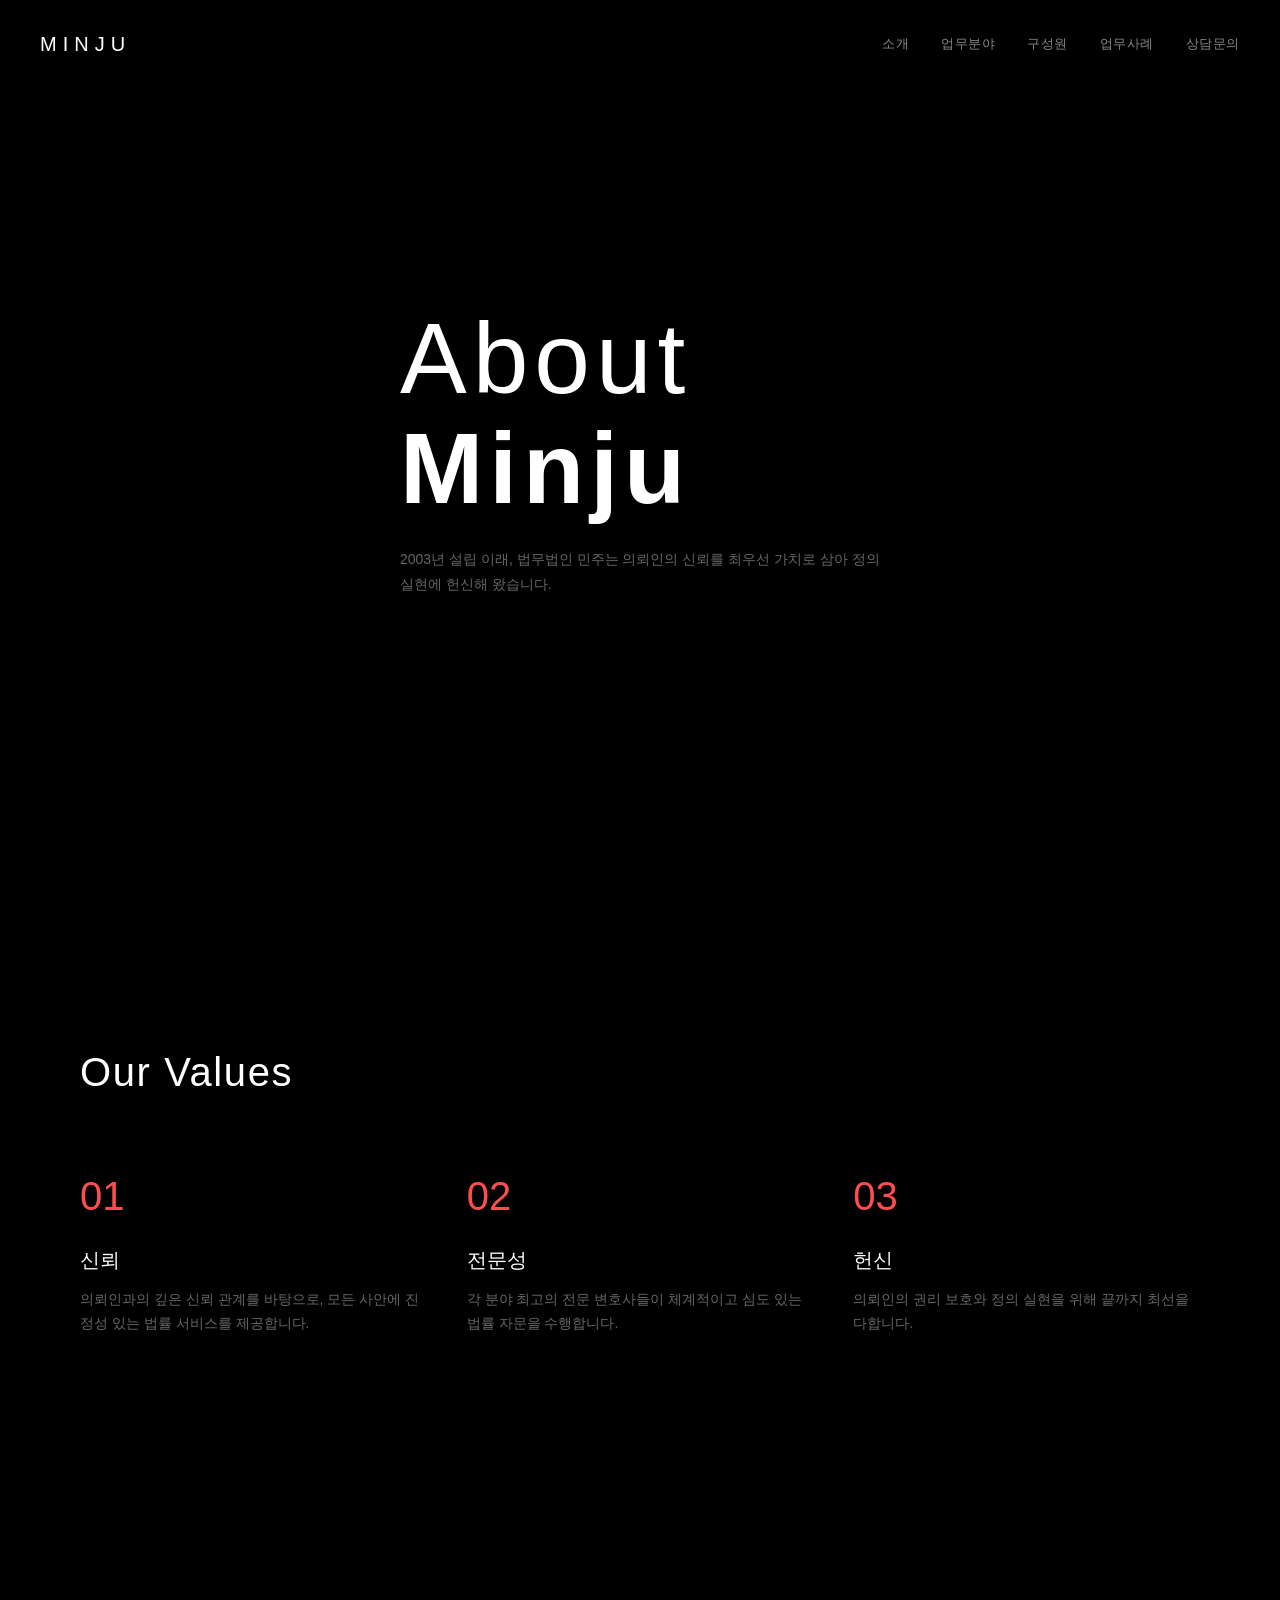
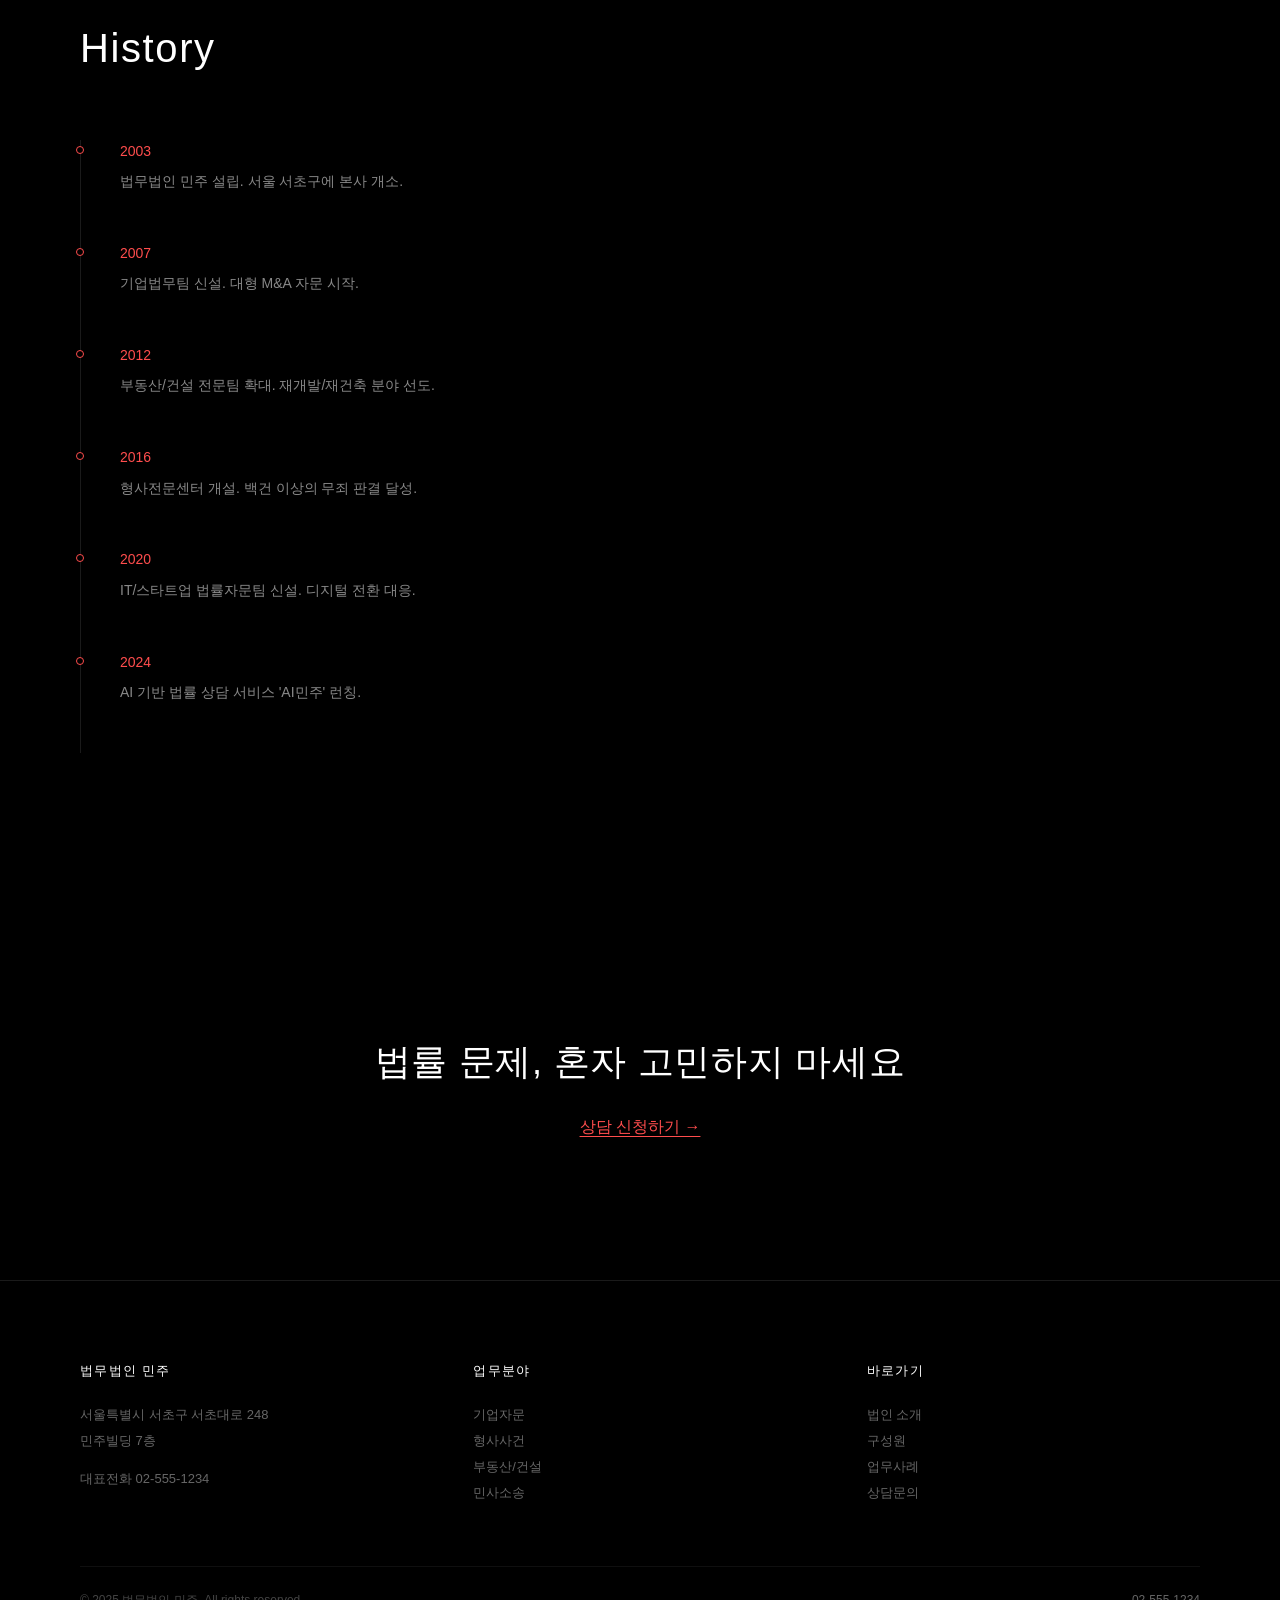
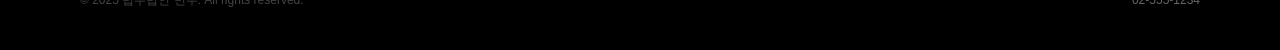
==== about.html @ 06254403 "v6.0 zarcerog 디자인 언어 - 블랙+화이트+레드" ====
<!DOCTYPE html>
<html lang="ko">
<head>
<meta charset="UTF-8">
<meta name="viewport" content="width=device-width,initial-scale=1">
<title>소개 | MINJU</title>
<link rel="stylesheet" href="style.css">
</head>
<body>

<!-- NAV -->
<nav class="nav" id="nav">
  <a href="index.html" class="nav-logo">MINJU</a>
  <div class="nav-links">
    <a href="about.html">소개</a>
    <a href="practice.html">업무분야</a>
    <a href="team.html">구성원</a>
    <a href="cases.html">업무사례</a>
    <a href="contact.html">상담문의</a>
  </div>
  <button class="hamburger" id="hamburger" aria-label="메뉴">
    <span></span><span></span><span></span>
  </button>
</nav>
<div class="mobile-menu" id="mobileMenu">
  <a href="about.html">소개</a>
  <a href="practice.html">업무분야</a>
  <a href="team.html">구성원</a>
  <a href="cases.html">업무사례</a>
  <a href="contact.html">상담문의</a>
</div>

<!-- HERO -->
<section class="hero">
  <div class="container">
    <h1 class="hero-title-light reveal">About</h1>
    <h1 class="hero-title-bold reveal">Minju</h1>
    <p class="hero-sub reveal">2003년 설립 이래, 법무법인 민주는 의뢰인의 신뢰를 최우선 가치로 삼아 정의 실현에 헌신해 왔습니다.</p>
  </div>
</section>

<!-- VALUES -->
<section class="section">
  <div class="container">
    <h2 class="section-title reveal">Our Values</h2>
    <div class="values-grid">
      <div class="value-item reveal">
        <div class="num">01</div>
        <h3>신뢰</h3>
        <p>의뢰인과의 깊은 신뢰 관계를 바탕으로, 모든 사안에 진정성 있는 법률 서비스를 제공합니다.</p>
      </div>
      <div class="value-item reveal">
        <div class="num">02</div>
        <h3>전문성</h3>
        <p>각 분야 최고의 전문 변호사들이 체계적이고 심도 있는 법률 자문을 수행합니다.</p>
      </div>
      <div class="value-item reveal">
        <div class="num">03</div>
        <h3>헌신</h3>
        <p>의뢰인의 권리 보호와 정의 실현을 위해 끝까지 최선을 다합니다.</p>
      </div>
    </div>
  </div>
</section>

<!-- TIMELINE -->
<section class="section">
  <div class="container">
    <h2 class="section-title reveal">History</h2>
    <div class="timeline reveal">
      <div class="timeline-item">
        <div class="timeline-year">2003</div>
        <div class="timeline-content">법무법인 민주 설립. 서울 서초구에 본사 개소.</div>
      </div>
      <div class="timeline-item">
        <div class="timeline-year">2007</div>
        <div class="timeline-content">기업법무팀 신설. 대형 M&amp;A 자문 시작.</div>
      </div>
      <div class="timeline-item">
        <div class="timeline-year">2012</div>
        <div class="timeline-content">부동산/건설 전문팀 확대. 재개발/재건축 분야 선도.</div>
      </div>
      <div class="timeline-item">
        <div class="timeline-year">2016</div>
        <div class="timeline-content">형사전문센터 개설. 백건 이상의 무죄 판결 달성.</div>
      </div>
      <div class="timeline-item">
        <div class="timeline-year">2020</div>
        <div class="timeline-content">IT/스타트업 법률자문팀 신설. 디지털 전환 대응.</div>
      </div>
      <div class="timeline-item">
        <div class="timeline-year">2024</div>
        <div class="timeline-content">AI 기반 법률 상담 서비스 'AI민주' 런칭.</div>
      </div>
    </div>
  </div>
</section>

<!-- CTA -->
<section class="cta-section reveal">
  <h2>법률 문제, 혼자 고민하지 마세요</h2>
  <a href="contact.html" class="cta-link">상담 신청하기 &rarr;</a>
</section>

<!-- FOOTER -->
<footer class="footer">
  <div class="container">
    <div class="footer-grid">
      <div class="footer-col">
        <h4>법무법인 민주</h4>
        <p>서울특별시 서초구 서초대로 248<br>민주빌딩 7층</p>
        <p style="margin-top:12px">대표전화 02-555-1234</p>
      </div>
      <div class="footer-col">
        <h4>업무분야</h4>
        <ul>
          <li><a href="practice.html">기업자문</a></li>
          <li><a href="practice.html">형사사건</a></li>
          <li><a href="practice.html">부동산/건설</a></li>
          <li><a href="practice.html">민사소송</a></li>
        </ul>
      </div>
      <div class="footer-col">
        <h4>바로가기</h4>
        <ul>
          <li><a href="about.html">법인 소개</a></li>
          <li><a href="team.html">구성원</a></li>
          <li><a href="cases.html">업무사례</a></li>
          <li><a href="contact.html">상담문의</a></li>
        </ul>
      </div>
    </div>
    <div class="footer-bottom">
      <span>&copy; 2025 법무법인 민주. All rights reserved.</span>
      <a href="tel:02-555-1234">02-555-1234</a>
    </div>
  </div>
</footer>

<script>
window.addEventListener('scroll',()=>{document.getElementById('nav').classList.toggle('scrolled',window.scrollY>60)});
const hb=document.getElementById('hamburger'),mm=document.getElementById('mobileMenu');
hb.addEventListener('click',()=>{hb.classList.toggle('active');mm.classList.toggle('active')});
mm.querySelectorAll('a').forEach(a=>a.addEventListener('click',()=>{hb.classList.remove('active');mm.classList.remove('active')}));
const obs=new IntersectionObserver((entries)=>{entries.forEach(e=>{if(e.isIntersecting){e.target.classList.add('visible');obs.unobserve(e.target)}})},{threshold:.15});
document.querySelectorAll('.reveal').forEach(el=>obs.observe(el));
</script>
</body>
</html>
---- style.css ----
/* ===== RESET & BASE ===== */
*,*::before,*::after{margin:0;padding:0;box-sizing:border-box}
html{scroll-behavior:smooth}
body{background:#000;color:#fff;font-family:-apple-system,BlinkMacSystemFont,'Segoe UI',Roboto,Helvetica,Arial,sans-serif;line-height:1.6;-webkit-font-smoothing:antialiased;overflow-x:hidden}
a{color:#888;text-decoration:none;transition:color .4s cubic-bezier(.4,0,.2,1)}
a:hover{color:#fff}
ul{list-style:none}
img{max-width:100%;display:block}
input,textarea,button{font-family:inherit;border:none;outline:none;background:none;color:#fff}

/* ===== CONTAINER ===== */
.container{max-width:1200px;margin:0 auto;padding:0 40px}

/* ===== NAV ===== */
.nav{position:fixed;top:0;left:0;width:100%;z-index:1000;padding:28px 40px;display:flex;align-items:center;justify-content:space-between;background:transparent;transition:background .4s}
.nav.scrolled{background:rgba(0,0,0,.9);backdrop-filter:blur(10px)}
.nav-logo{font-size:20px;font-weight:200;letter-spacing:.3em;color:#fff;text-decoration:none}
.nav-links{display:flex;gap:32px}
.nav-links a{font-size:13px;color:#888;letter-spacing:.04em}
.nav-links a:hover{color:#fff}
.hamburger{display:none;flex-direction:column;gap:5px;cursor:pointer;z-index:1001;background:none;border:none;padding:4px}
.hamburger span{display:block;width:22px;height:1px;background:#fff;transition:all .3s}
.hamburger.active span:nth-child(1){transform:rotate(45deg) translate(4px,4px)}
.hamburger.active span:nth-child(2){opacity:0}
.hamburger.active span:nth-child(3){transform:rotate(-45deg) translate(4px,-4px)}
.mobile-menu{display:none;position:fixed;top:0;left:0;width:100%;height:100vh;background:rgba(0,0,0,.98);flex-direction:column;align-items:center;justify-content:center;gap:32px;z-index:999}
.mobile-menu.active{display:flex}
.mobile-menu a{font-size:18px;color:#888;letter-spacing:.06em}
.mobile-menu a:hover{color:#fff}

/* ===== FOOTER ===== */
.footer{border-top:1px solid rgba(255,255,255,.1);padding:80px 0 40px;margin-top:0}
.footer-grid{display:grid;grid-template-columns:repeat(3,1fr);gap:60px;margin-bottom:60px}
.footer-col h4{font-size:13px;font-weight:400;color:#fff;letter-spacing:.1em;margin-bottom:20px;text-transform:uppercase}
.footer-col p,.footer-col a,.footer-col li{font-size:13px;color:#666;line-height:2}
.footer-bottom{border-top:1px solid rgba(255,255,255,.06);padding-top:24px;display:flex;justify-content:space-between;align-items:center;font-size:12px;color:#444}
.footer-bottom a{color:#666}

/* ===== REVEAL ANIMATION ===== */
.reveal{opacity:0;transform:translateY(40px);transition:opacity .8s cubic-bezier(.4,0,.2,1),transform .8s cubic-bezier(.4,0,.2,1)}
.reveal.visible{opacity:1;transform:translateY(0)}

/* ===== SECTION ===== */
.section{padding:140px 0}
.section-title{font-size:40px;font-weight:200;letter-spacing:.04em;margin-bottom:60px}

/* ===== HERO COMMON ===== */
.hero{min-height:100vh;display:flex;flex-direction:column;justify-content:center;position:relative;padding:140px 0}
.hero-title-light{font-size:100px;font-weight:100;letter-spacing:.06em;line-height:1.1}
.hero-title-bold{font-size:100px;font-weight:600;letter-spacing:.06em;line-height:1.1}
.hero-sub{font-size:14px;color:#666;margin-top:24px;max-width:480px;line-height:1.8}

/* ===== STAT CARD (zarcerog + number style) ===== */
.stats-grid{display:grid;grid-template-columns:repeat(3,1fr);gap:40px}
.stat-item{text-align:left}
.stat-plus{color:#ff4d4d;font-size:24px;font-weight:200;margin-bottom:8px}
.stat-number{font-size:60px;font-weight:200;letter-spacing:.02em;line-height:1}
.stat-label{font-size:12px;color:#666;letter-spacing:.08em;text-transform:uppercase;margin-top:12px}

/* ===== PRACTICE CARD ===== */
.practice-grid{display:grid;grid-template-columns:repeat(2,1fr);gap:24px}
.practice-card{border:1px solid rgba(255,255,255,.1);padding:40px;transition:border-color .4s cubic-bezier(.4,0,.2,1)}
.practice-card:hover{border-color:rgba(255,255,255,.3)}
.practice-card .num{font-size:40px;font-weight:200;color:#ff4d4d;margin-bottom:16px}
.practice-card h3{font-size:20px;font-weight:400;margin-bottom:12px}
.practice-card p{font-size:14px;color:#666;line-height:1.7}
.practice-card .tags{display:flex;flex-wrap:wrap;gap:8px;margin-top:16px}
.practice-card .tag{font-size:11px;color:#666;border:1px solid rgba(255,255,255,.1);padding:4px 12px;border-radius:100px}

/* ===== CASE CARD ===== */
.cases-grid{display:grid;grid-template-columns:repeat(3,1fr);gap:24px}
.case-card{border:1px solid rgba(255,255,255,.1);padding:32px;transition:border-color .4s cubic-bezier(.4,0,.2,1)}
.case-card:hover{border-color:rgba(255,255,255,.3)}
.case-card .date{font-size:12px;color:#666;margin-bottom:12px}
.case-card .case-tag{display:inline-block;font-size:11px;color:#ff4d4d;border:1px solid rgba(255,77,77,.3);padding:3px 10px;border-radius:100px;margin-bottom:16px}
.case-card h3{font-size:18px;font-weight:400;line-height:1.5}

/* ===== TEAM GRID ===== */
.team-grid{display:grid;grid-template-columns:repeat(4,1fr);gap:40px}
.team-member{text-align:center}
.team-avatar{width:120px;height:120px;border-radius:50%;border:1px solid rgba(255,255,255,.1);margin:0 auto 20px;display:flex;align-items:center;justify-content:center;font-size:32px;font-weight:200;color:#666}
.team-member h3{font-size:16px;font-weight:400;margin-bottom:4px}
.team-member p{font-size:13px;color:#666}

/* ===== FILTER PILLS ===== */
.filter-pills{display:flex;gap:12px;margin-bottom:48px;flex-wrap:wrap}
.filter-pill{font-size:13px;color:#666;border:1px solid rgba(255,255,255,.1);padding:8px 20px;border-radius:100px;cursor:pointer;transition:all .4s cubic-bezier(.4,0,.2,1);background:none}
.filter-pill:hover,.filter-pill.active{color:#fff;border-color:rgba(255,255,255,.4)}

/* ===== CONTACT FORM ===== */
.contact-grid{display:grid;grid-template-columns:1fr 1fr;gap:80px}
.form-group{margin-bottom:24px}
.form-group label{display:block;font-size:12px;color:#666;letter-spacing:.08em;text-transform:uppercase;margin-bottom:8px}
.form-group input,.form-group textarea{width:100%;padding:14px 0;font-size:15px;color:#fff;background:none;border:none;border-bottom:1px solid rgba(255,255,255,.15);transition:border-color .4s}
.form-group input:focus,.form-group textarea:focus{border-color:rgba(255,255,255,.5)}
.form-group textarea{resize:vertical;min-height:120px}
.submit-btn{display:inline-block;font-size:14px;color:#000;background:#fff;padding:14px 40px;border-radius:100px;cursor:pointer;transition:all .4s;border:none;letter-spacing:.04em}
.submit-btn:hover{background:#ff4d4d;color:#fff}
.contact-info h4{font-size:13px;font-weight:400;color:#fff;letter-spacing:.1em;text-transform:uppercase;margin-bottom:16px;margin-top:40px}
.contact-info h4:first-child{margin-top:0}
.contact-info p,.contact-info a{font-size:14px;color:#666;line-height:1.8}

/* ===== CTA SECTION ===== */
.cta-section{padding:140px 0;text-align:center}
.cta-section h2{font-size:36px;font-weight:200;margin-bottom:24px;letter-spacing:.02em}
.cta-section .cta-link{font-size:16px;color:#ff4d4d;text-decoration:underline;text-underline-offset:4px}
.cta-section .cta-link:hover{color:#fff}

/* ===== TIMELINE ===== */
.timeline{position:relative;padding-left:40px}
.timeline::before{content:'';position:absolute;left:0;top:0;bottom:0;width:1px;background:rgba(255,255,255,.1)}
.timeline-item{position:relative;padding-bottom:48px}
.timeline-item::before{content:'';position:absolute;left:-44px;top:6px;width:8px;height:8px;border-radius:50%;border:1px solid #ff4d4d;background:#000}
.timeline-year{font-size:14px;color:#ff4d4d;font-weight:400;margin-bottom:8px}
.timeline-content{font-size:14px;color:#888;line-height:1.7}

/* ===== VALUES ===== */
.values-grid{display:grid;grid-template-columns:repeat(3,1fr);gap:40px}
.value-item .num{font-size:40px;font-weight:200;color:#ff4d4d;margin-bottom:16px}
.value-item h3{font-size:20px;font-weight:400;margin-bottom:12px}
.value-item p{font-size:14px;color:#666;line-height:1.7}

/* ===== BOTTOM BAR (index) ===== */
.bottom-bar{position:fixed;bottom:0;left:0;width:100%;background:#000;border-top:1px solid rgba(255,255,255,.1);z-index:900;display:grid;grid-template-columns:repeat(3,1fr)}
.bottom-bar a{display:block;text-align:center;padding:14px 0;font-size:12px;color:#888;letter-spacing:.04em;border-right:1px solid rgba(255,255,255,.06);transition:color .3s}
.bottom-bar a:last-child{border-right:none}
.bottom-bar a:hover{color:#fff}

/* ===== SCROLL ARROW ===== */
.scroll-arrow{position:absolute;bottom:80px;right:40px;font-size:24px;color:#666;animation:bounce 2s infinite}
@keyframes bounce{0%,100%{transform:translateY(0)}50%{transform:translateY(8px)}}

/* ===== RESPONSIVE ===== */
@media(max-width:1200px){
  .container{padding:0 32px}
}
@media(max-width:768px){
  .nav-links{display:none}
  .hamburger{display:flex}
  .hero-title-light,.hero-title-bold{font-size:52px}
  .stats-grid{grid-template-columns:1fr}
  .practice-grid{grid-template-columns:1fr}
  .cases-grid{grid-template-columns:1fr}
  .team-grid{grid-template-columns:repeat(2,1fr)}
  .contact-grid{grid-template-columns:1fr}
  .footer-grid{grid-template-columns:1fr;gap:40px}
  .values-grid{grid-template-columns:1fr}
  .section{padding:100px 0}
  .hero{padding:100px 0}
  .section-title{font-size:32px}
  .stat-number{font-size:44px}
  .footer-bottom{flex-direction:column;gap:8px;text-align:center}
}
@media(max-width:480px){
  .container{padding:0 20px}
  .nav{padding:20px}
  .hero-title-light,.hero-title-bold{font-size:36px}
  .team-grid{grid-template-columns:1fr}
  .practice-card{padding:28px}
}
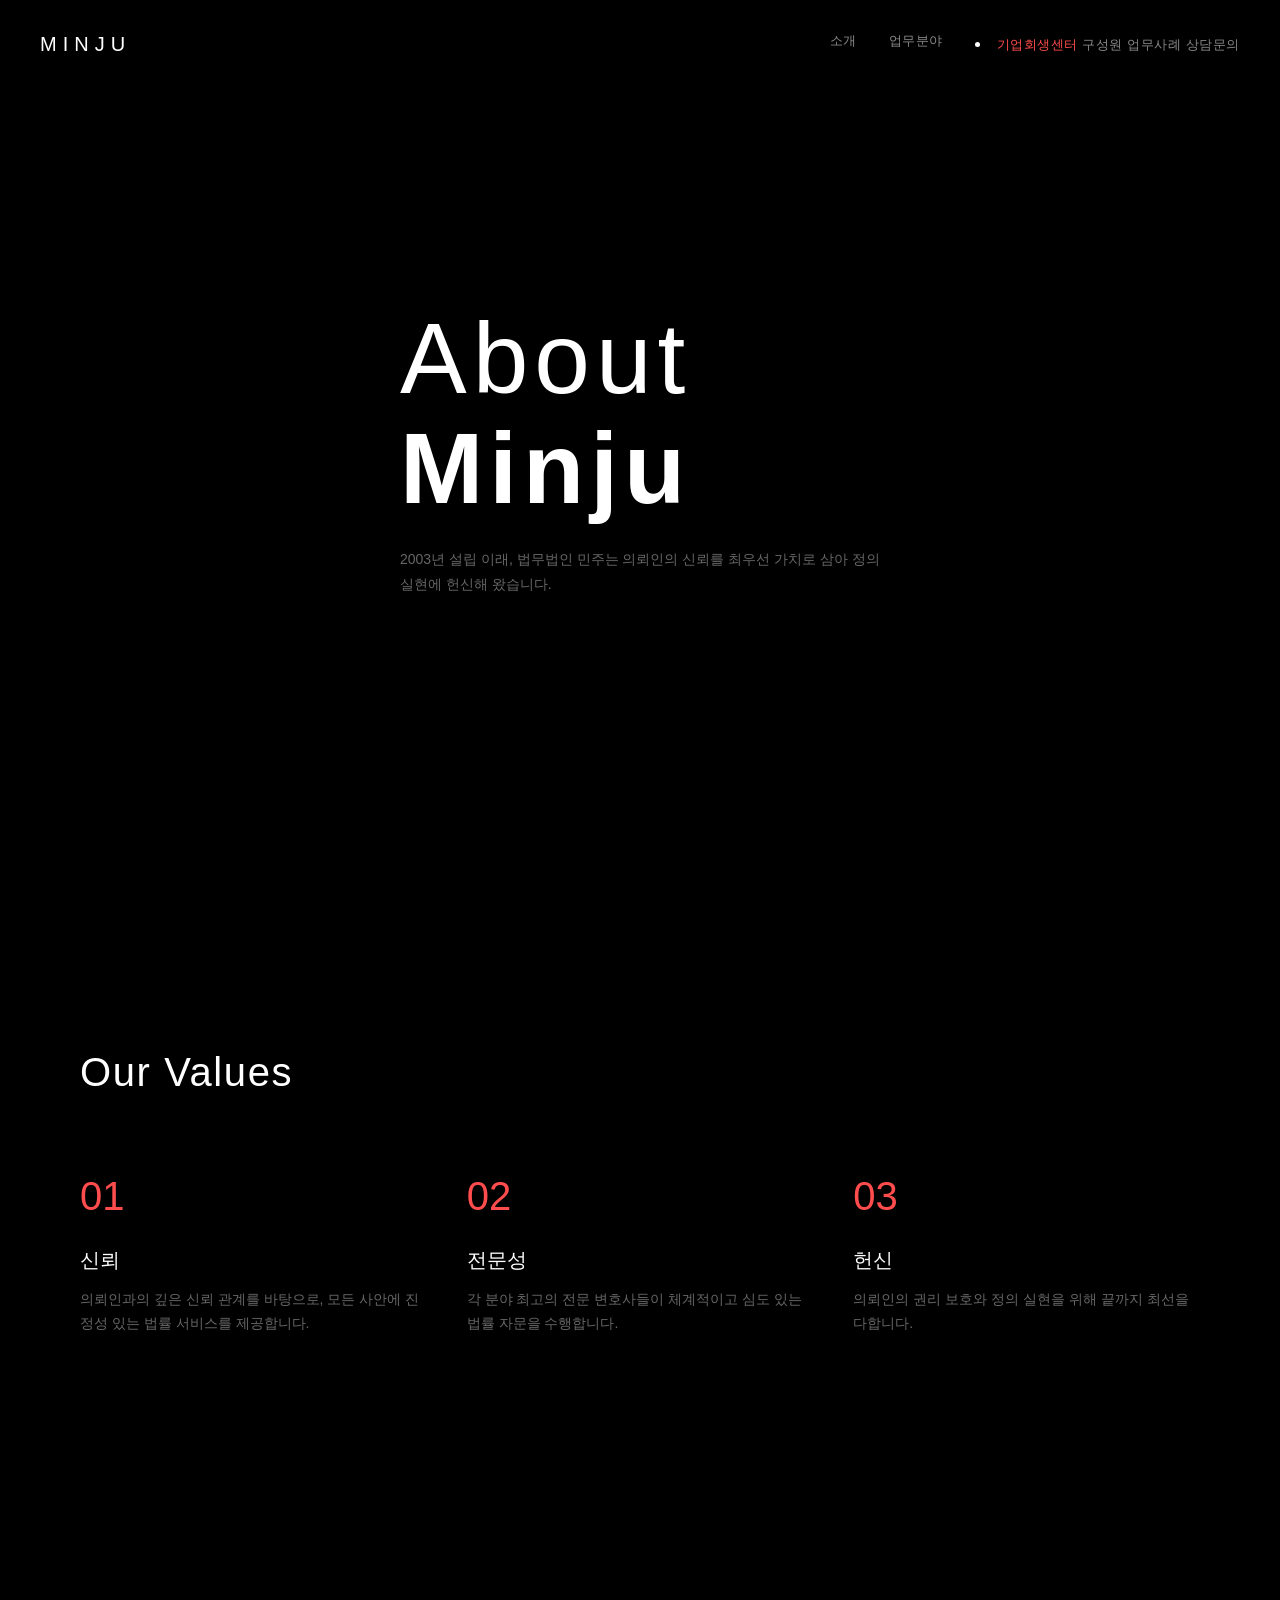
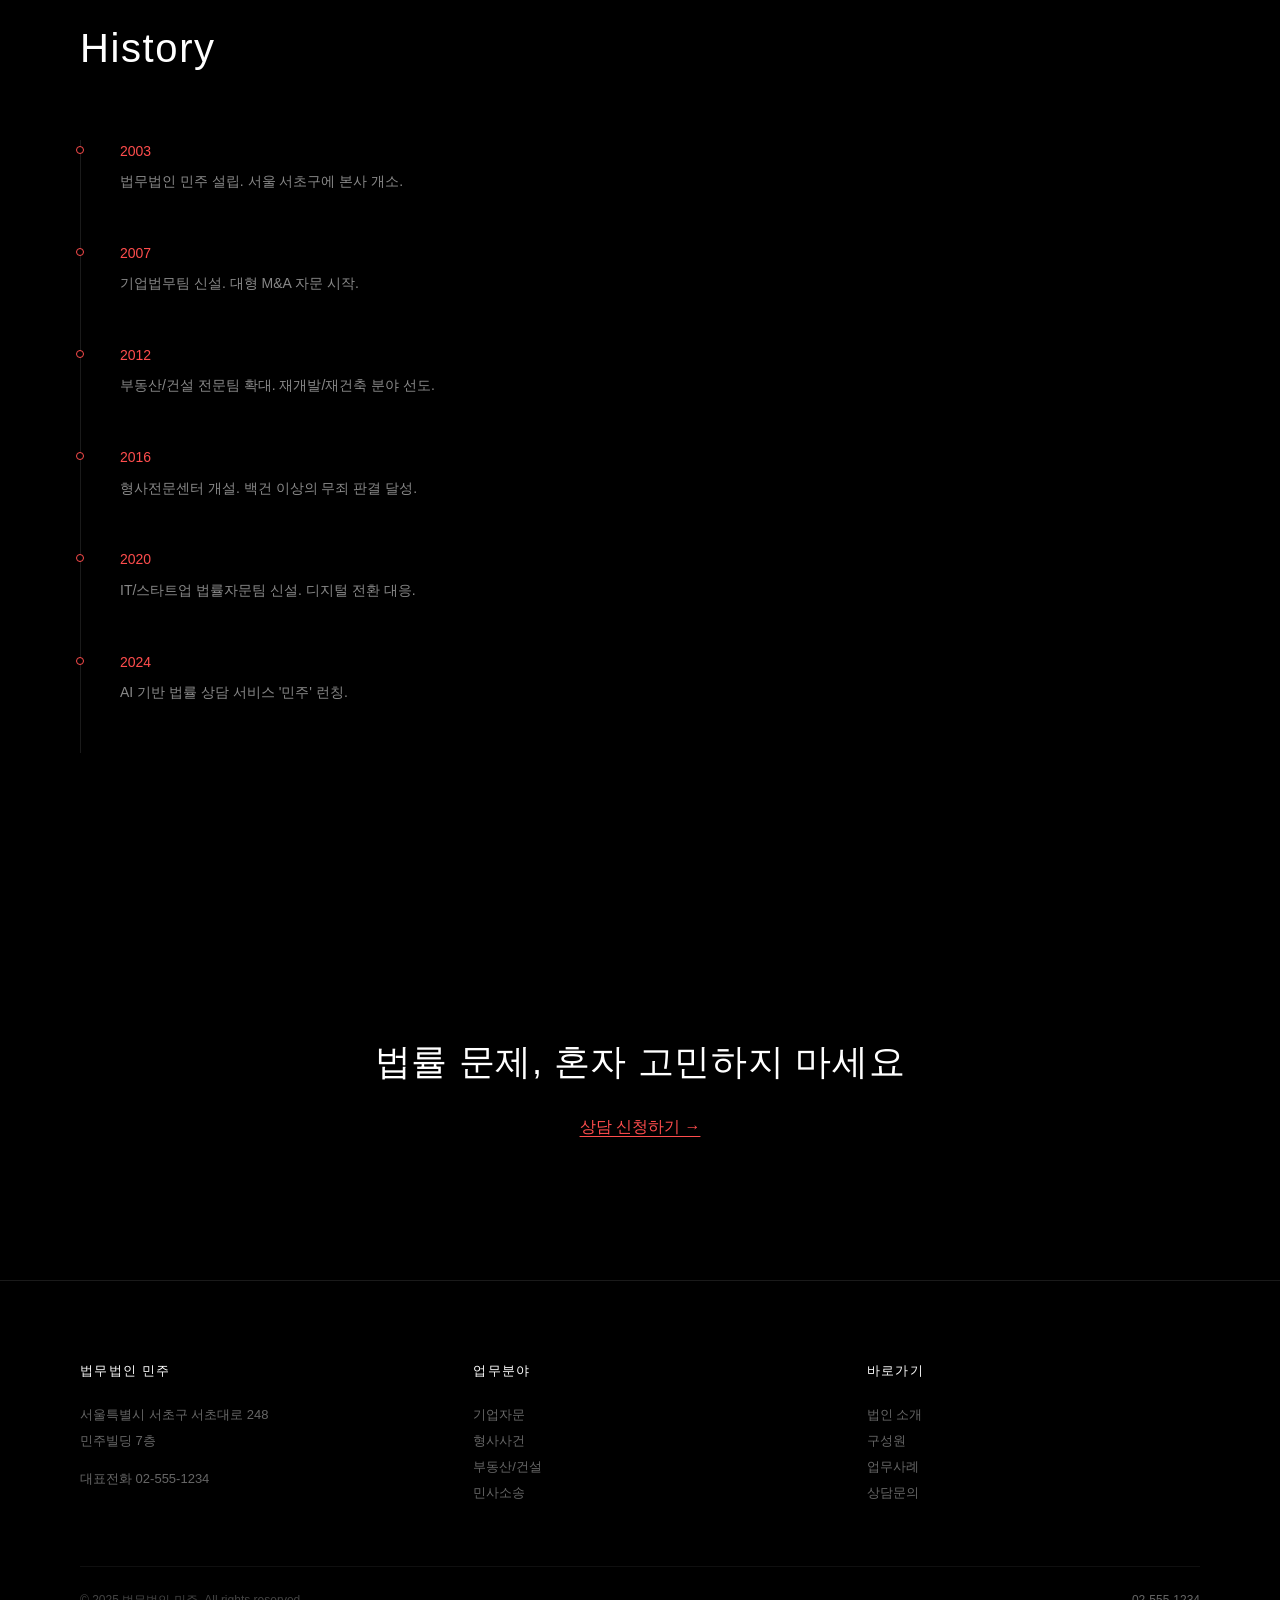
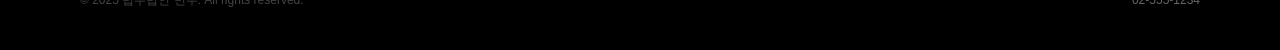
==== commit 78be9212: "v6.5 기업회생센터 탭+페이지 추가, AI민주 제거, 메인 배너" ====
--- a/about.html
+++ b/about.html
@@ -13,7 +13,7 @@
   <a href="index.html" class="nav-logo">MINJU</a>
   <div class="nav-links">
     <a href="about.html">소개</a>
-    <a href="practice.html">업무분야</a>
+    <a href="practice.html">업무분야</a></li><li><a href="recovery.html" style="color:#ff4d4d">기업회생센터</a>
     <a href="team.html">구성원</a>
     <a href="cases.html">업무사례</a>
     <a href="contact.html">상담문의</a>
@@ -24,7 +24,7 @@
 </nav>
 <div class="mobile-menu" id="mobileMenu">
   <a href="about.html">소개</a>
-  <a href="practice.html">업무분야</a>
+  <a href="practice.html">업무분야</a></li><li><a href="recovery.html" style="color:#ff4d4d">기업회생센터</a>
   <a href="team.html">구성원</a>
   <a href="cases.html">업무사례</a>
   <a href="contact.html">상담문의</a>
@@ -90,7 +90,7 @@
       </div>
       <div class="timeline-item">
         <div class="timeline-year">2024</div>
-        <div class="timeline-content">AI 기반 법률 상담 서비스 'AI민주' 런칭.</div>
+        <div class="timeline-content">AI 기반 법률 상담 서비스 '민주' 런칭.</div>
       </div>
     </div>
   </div>
--- a/style.css
+++ b/style.css
@@ -158,3 +158,45 @@
   .team-grid{grid-template-columns:1fr}
   .practice-card{padding:28px}
 }
+
+/* 흰색 배경 섹션 */
+.section-light {
+  background: #fff;
+  color: #111;
+  padding: 140px 0;
+}
+.section-light h2 {
+  color: #111;
+}
+.section-light .sub-text {
+  color: #666;
+}
+.section-light .card-border {
+  border-color: rgba(0,0,0,0.1);
+}
+.section-light .card-border:hover {
+  border-color: rgba(0,0,0,0.3);
+}
+.section-light .card-num {
+  color: #ff4d4d;
+}
+.section-light .card-title {
+  color: #111;
+}
+.section-light .card-desc {
+  color: #666;
+}
+.section-light .stat-num {
+  color: #111;
+}
+.section-light .stat-label {
+  color: #888;
+}
+
+/* 그레이 배경 섹션 */
+.section-gray {
+  background: #f5f5f5;
+  color: #111;
+  padding: 140px 0;
+}
+.section-gray h2 { color: #111; }
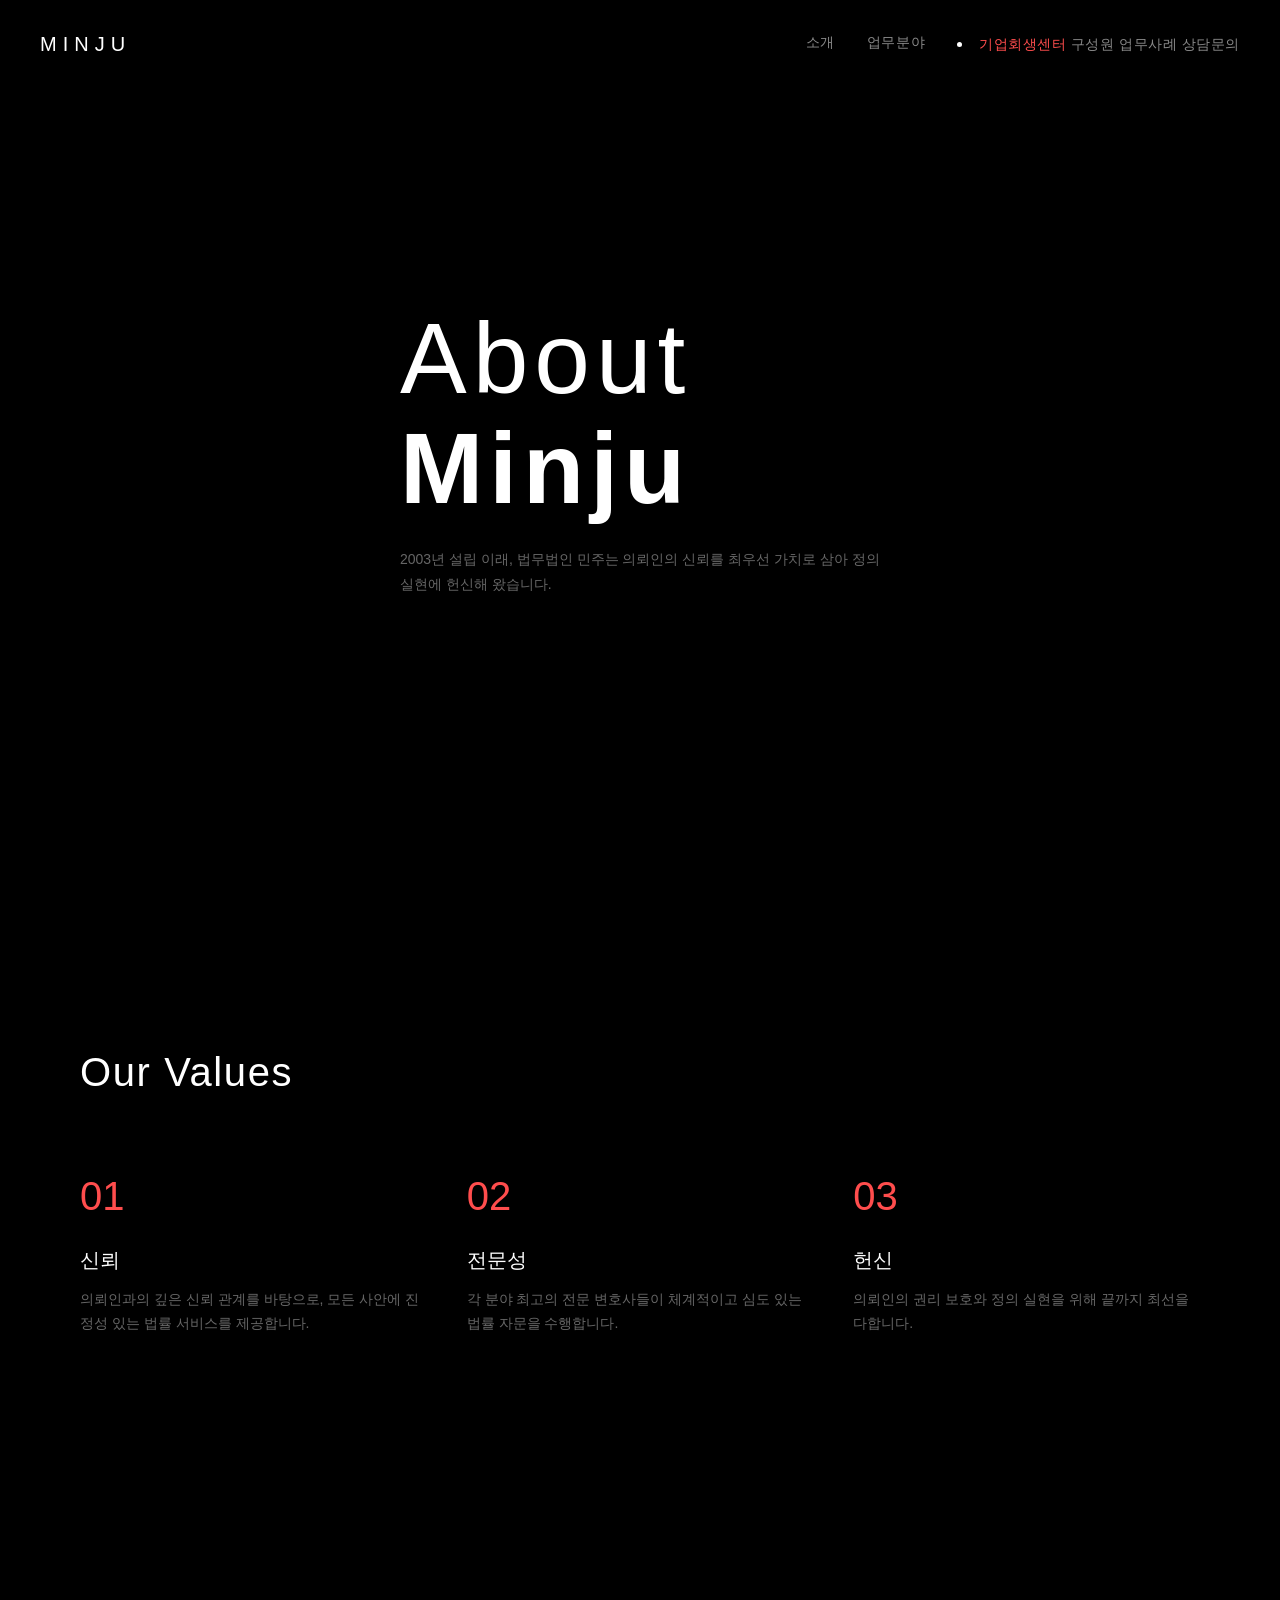
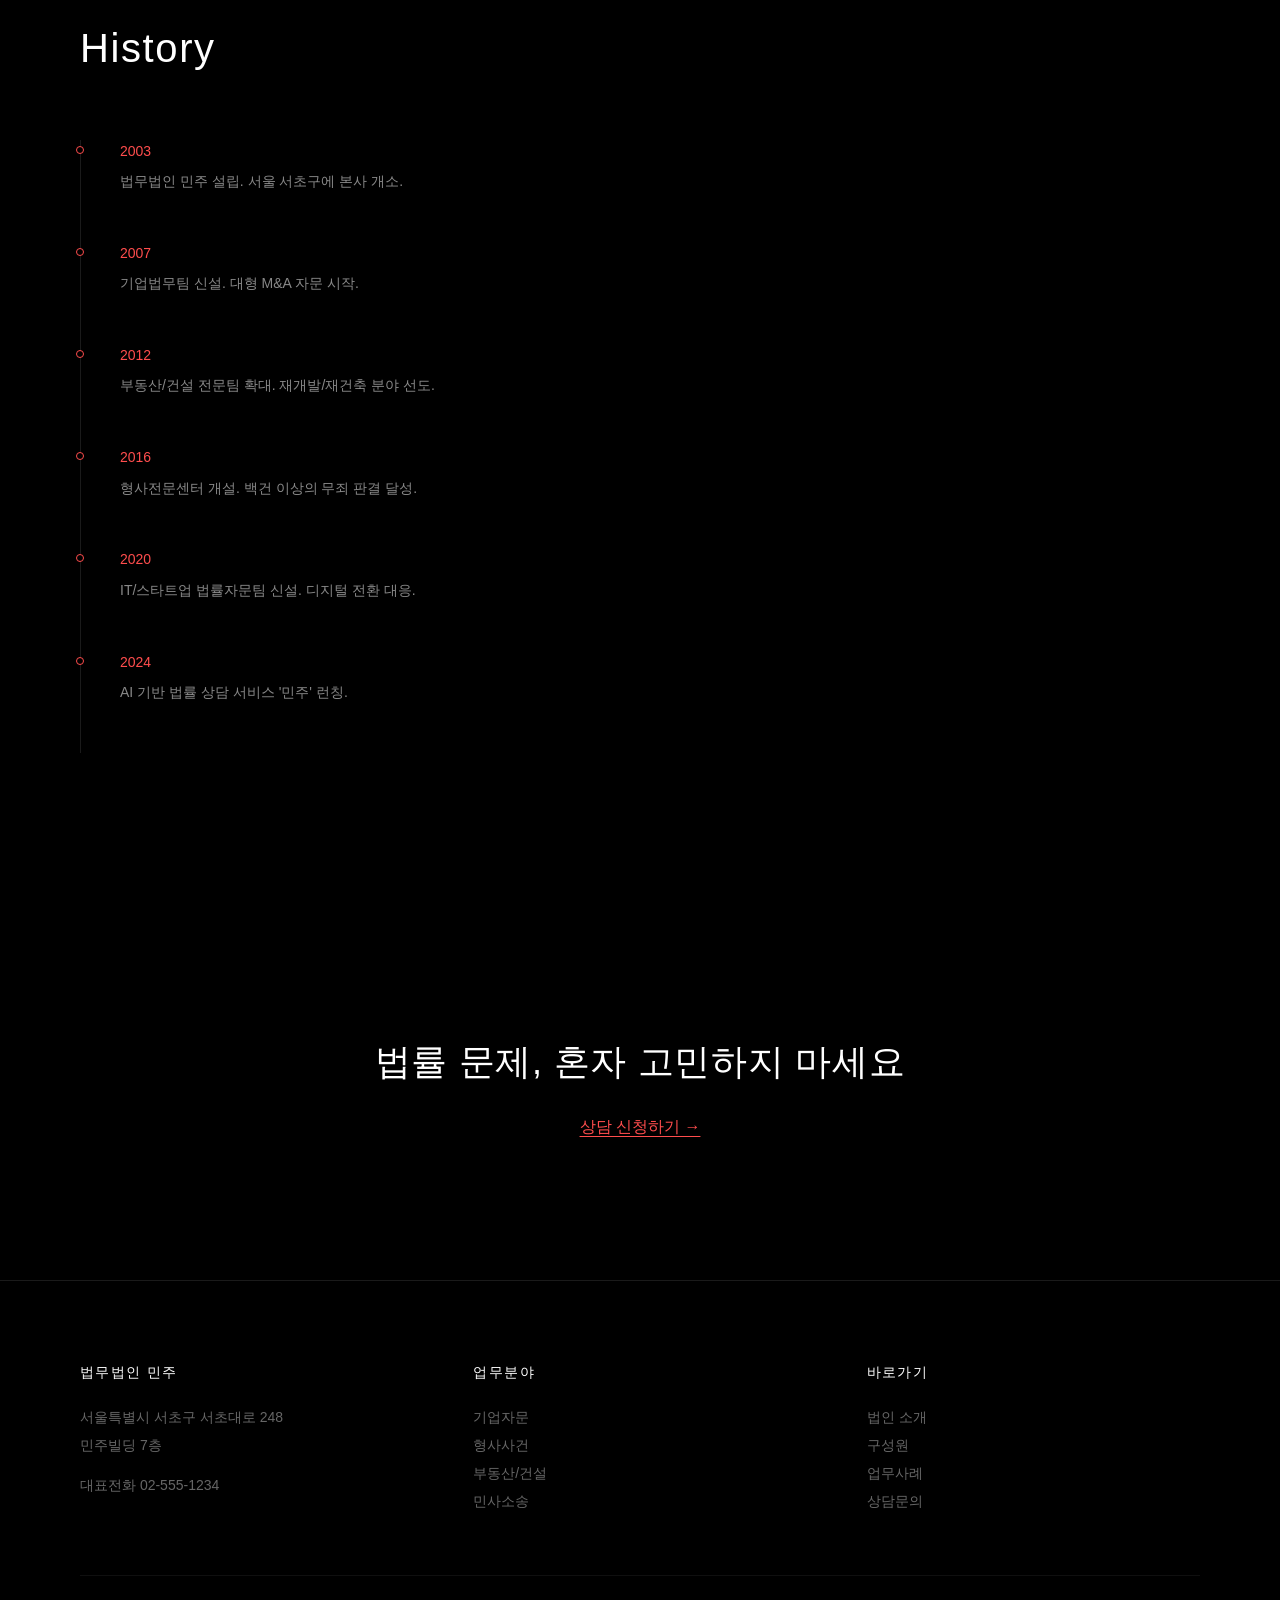
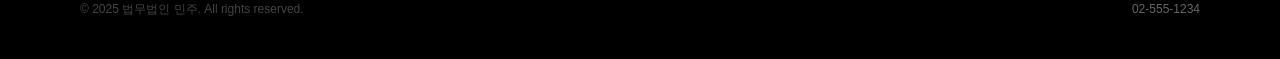
==== commit 867202b3: "v6.6 글자잘림fix+민주메뉴순서+reveal가시성+nav폰트" ====
--- a/about.html
+++ b/about.html
@@ -5,6 +5,7 @@
 <meta name="viewport" content="width=device-width,initial-scale=1">
 <title>소개 | MINJU</title>
 <link rel="stylesheet" href="style.css">
+<noscript><style>.reveal{opacity:1!important;transform:none!important}</style></noscript>
 </head>
 <body>
 
--- a/style.css
+++ b/style.css
@@ -16,7 +16,7 @@
 .nav.scrolled{background:rgba(0,0,0,.9);backdrop-filter:blur(10px)}
 .nav-logo{font-size:20px;font-weight:200;letter-spacing:.3em;color:#fff;text-decoration:none}
 .nav-links{display:flex;gap:32px}
-.nav-links a{font-size:13px;color:#888;letter-spacing:.04em}
+.nav-links a{font-size:14px;color:#888;letter-spacing:.04em}
 .nav-links a:hover{color:#fff}
 .hamburger{display:none;flex-direction:column;gap:5px;cursor:pointer;z-index:1001;background:none;border:none;padding:4px}
 .hamburger span{display:block;width:22px;height:1px;background:#fff;transition:all .3s}
@@ -31,13 +31,13 @@
 /* ===== FOOTER ===== */
 .footer{border-top:1px solid rgba(255,255,255,.1);padding:80px 0 40px;margin-top:0}
 .footer-grid{display:grid;grid-template-columns:repeat(3,1fr);gap:60px;margin-bottom:60px}
-.footer-col h4{font-size:13px;font-weight:400;color:#fff;letter-spacing:.1em;margin-bottom:20px;text-transform:uppercase}
-.footer-col p,.footer-col a,.footer-col li{font-size:13px;color:#666;line-height:2}
+.footer-col h4{font-size:14px;font-weight:400;color:#fff;letter-spacing:.1em;margin-bottom:20px;text-transform:uppercase}
+.footer-col p,.footer-col a,.footer-col li{font-size:14px;color:#666;line-height:2}
 .footer-bottom{border-top:1px solid rgba(255,255,255,.06);padding-top:24px;display:flex;justify-content:space-between;align-items:center;font-size:12px;color:#444}
 .footer-bottom a{color:#666}
 
 /* ===== REVEAL ANIMATION ===== */
-.reveal{opacity:0;transform:translateY(40px);transition:opacity .8s cubic-bezier(.4,0,.2,1),transform .8s cubic-bezier(.4,0,.2,1)}
+.reveal{opacity:0;transform:translateY(30px);transition:opacity .8s cubic-bezier(.4,0,.2,1),transform .8s cubic-bezier(.4,0,.2,1)}
 .reveal.visible{opacity:1;transform:translateY(0)}
 
 /* ===== SECTION ===== */
@@ -80,11 +80,11 @@
 .team-member{text-align:center}
 .team-avatar{width:120px;height:120px;border-radius:50%;border:1px solid rgba(255,255,255,.1);margin:0 auto 20px;display:flex;align-items:center;justify-content:center;font-size:32px;font-weight:200;color:#666}
 .team-member h3{font-size:16px;font-weight:400;margin-bottom:4px}
-.team-member p{font-size:13px;color:#666}
+.team-member p{font-size:14px;color:#666}
 
 /* ===== FILTER PILLS ===== */
 .filter-pills{display:flex;gap:12px;margin-bottom:48px;flex-wrap:wrap}
-.filter-pill{font-size:13px;color:#666;border:1px solid rgba(255,255,255,.1);padding:8px 20px;border-radius:100px;cursor:pointer;transition:all .4s cubic-bezier(.4,0,.2,1);background:none}
+.filter-pill{font-size:14px;color:#666;border:1px solid rgba(255,255,255,.1);padding:8px 20px;border-radius:100px;cursor:pointer;transition:all .4s cubic-bezier(.4,0,.2,1);background:none}
 .filter-pill:hover,.filter-pill.active{color:#fff;border-color:rgba(255,255,255,.4)}
 
 /* ===== CONTACT FORM ===== */
@@ -96,7 +96,7 @@
 .form-group textarea{resize:vertical;min-height:120px}
 .submit-btn{display:inline-block;font-size:14px;color:#000;background:#fff;padding:14px 40px;border-radius:100px;cursor:pointer;transition:all .4s;border:none;letter-spacing:.04em}
 .submit-btn:hover{background:#ff4d4d;color:#fff}
-.contact-info h4{font-size:13px;font-weight:400;color:#fff;letter-spacing:.1em;text-transform:uppercase;margin-bottom:16px;margin-top:40px}
+.contact-info h4{font-size:14px;font-weight:400;color:#fff;letter-spacing:.1em;text-transform:uppercase;margin-bottom:16px;margin-top:40px}
 .contact-info h4:first-child{margin-top:0}
 .contact-info p,.contact-info a{font-size:14px;color:#666;line-height:1.8}
 
@@ -200,3 +200,5 @@
   padding: 140px 0;
 }
 .section-gray h2 { color: #111; }
+
+.index-hero h1,.index-hero p{word-break:keep-all;overflow-wrap:break-word}
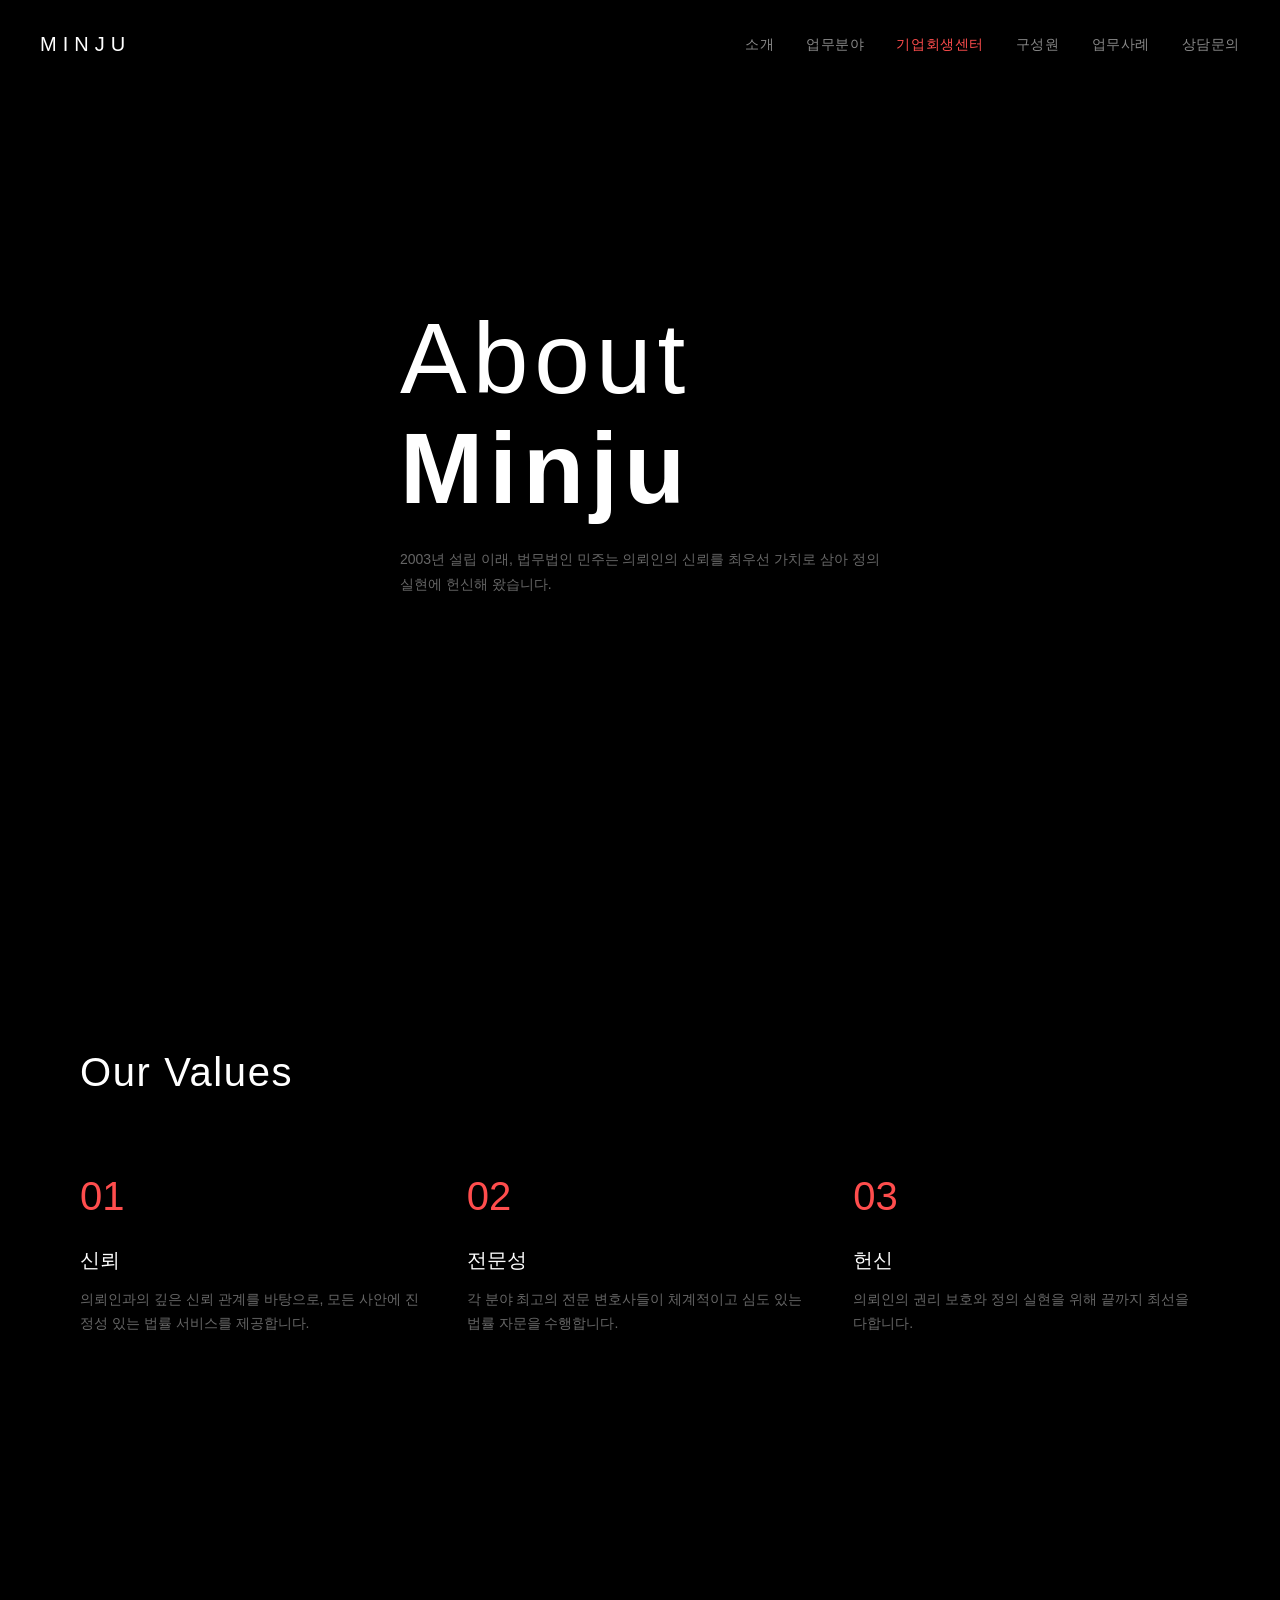
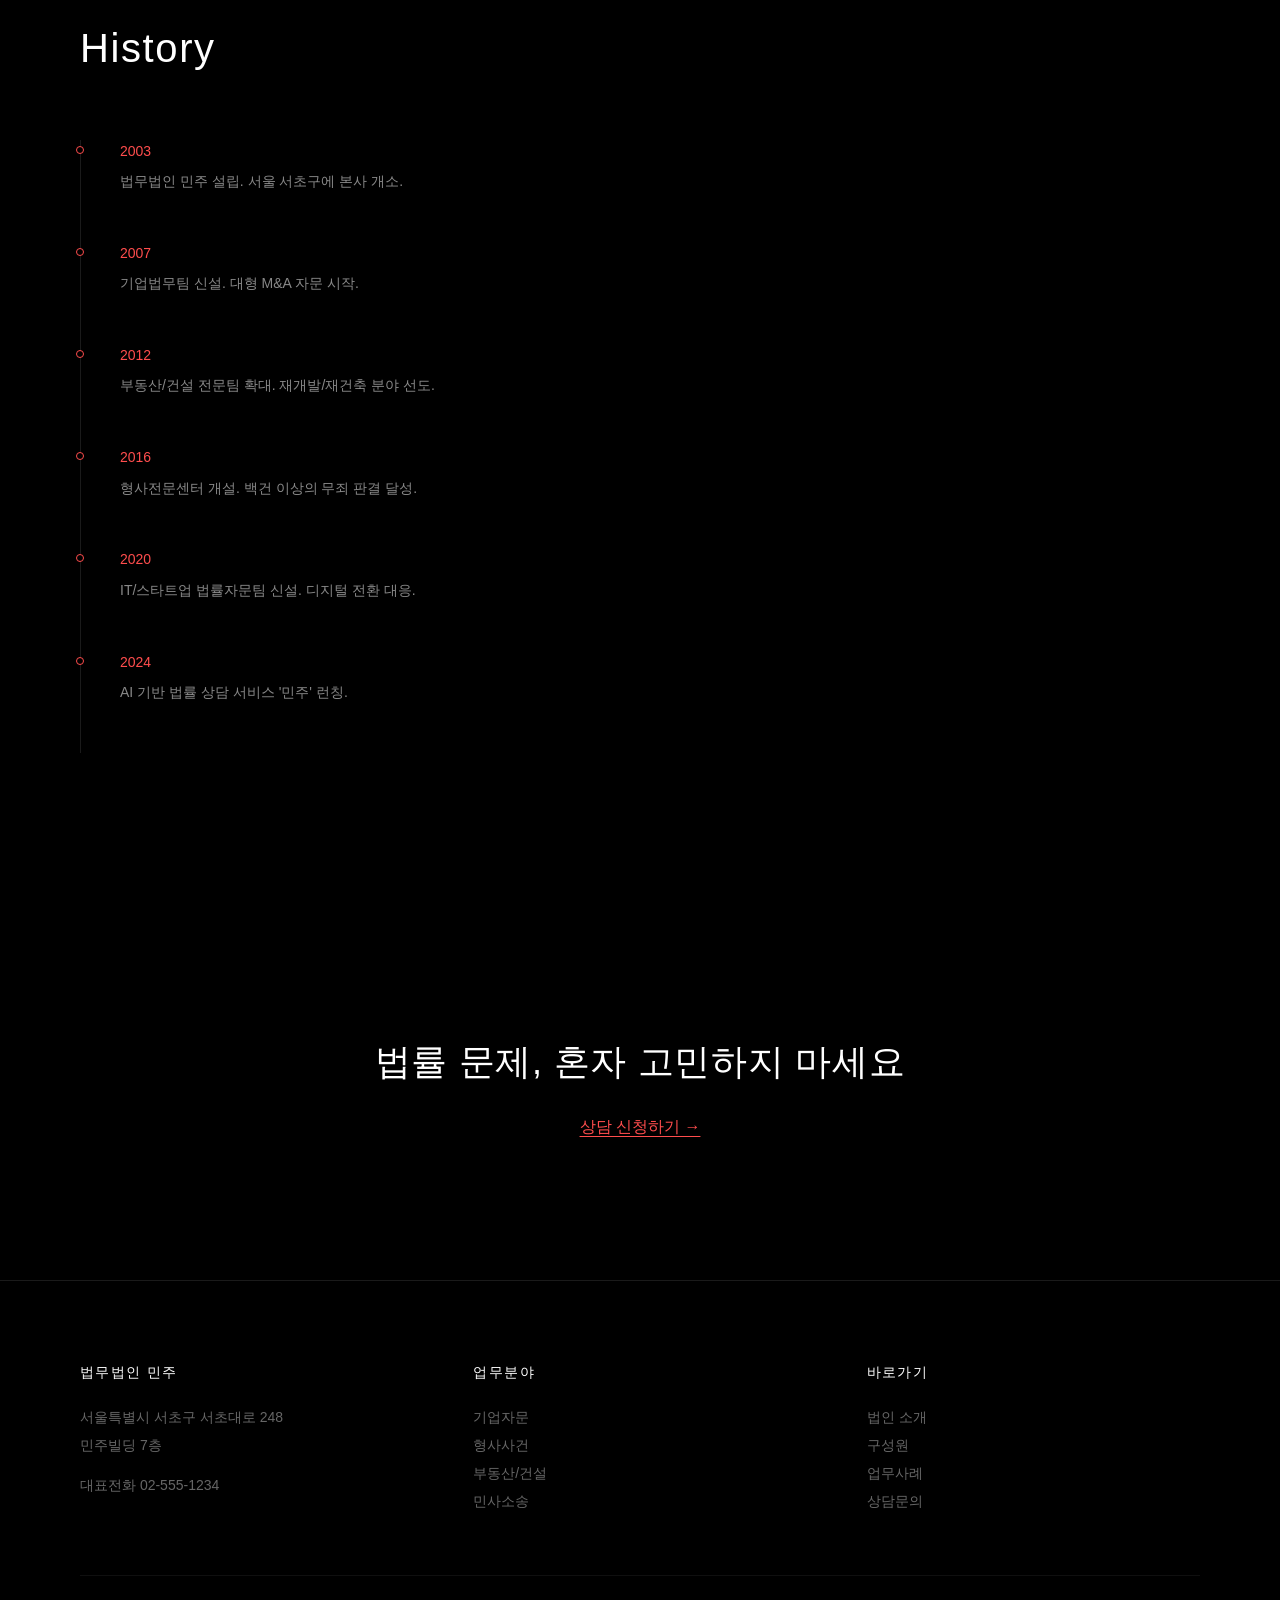
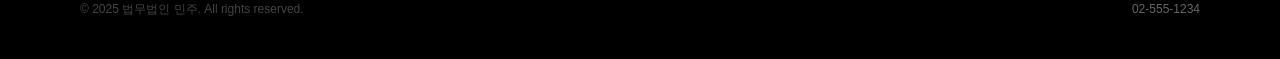
==== commit 01d16fd2: "v6.9 메뉴 li태그 잔재 제거 + a태그 분리" ====
--- a/about.html
+++ b/about.html
@@ -14,7 +14,8 @@
   <a href="index.html" class="nav-logo">MINJU</a>
   <div class="nav-links">
     <a href="about.html">소개</a>
-    <a href="practice.html">업무분야</a></li><li><a href="recovery.html" style="color:#ff4d4d">기업회생센터</a>
+    <a href="practice.html">업무분야</a>
+    <a href="recovery.html" style="color:#ff4d4d">기업회생센터</a>
     <a href="team.html">구성원</a>
     <a href="cases.html">업무사례</a>
     <a href="contact.html">상담문의</a>
@@ -25,7 +26,8 @@
 </nav>
 <div class="mobile-menu" id="mobileMenu">
   <a href="about.html">소개</a>
-  <a href="practice.html">업무분야</a></li><li><a href="recovery.html" style="color:#ff4d4d">기업회생센터</a>
+  <a href="practice.html">업무분야</a>
+    <a href="recovery.html" style="color:#ff4d4d">기업회생센터</a>
   <a href="team.html">구성원</a>
   <a href="cases.html">업무사례</a>
   <a href="contact.html">상담문의</a>
@@ -144,7 +146,7 @@
 hb.addEventListener('click',()=>{hb.classList.toggle('active');mm.classList.toggle('active')});
 mm.querySelectorAll('a').forEach(a=>a.addEventListener('click',()=>{hb.classList.remove('active');mm.classList.remove('active')}));
 const obs=new IntersectionObserver((entries)=>{entries.forEach(e=>{if(e.isIntersecting){e.target.classList.add('visible');obs.unobserve(e.target)}})},{threshold:.15});
-document.querySelectorAll('.reveal').forEach(el=>obs.observe(el));
+document.body.classList.add('js-loaded');document.querySelectorAll('.reveal').forEach(el=>obs.observe(el));
 </script>
 </body>
 </html>
--- a/style.css
+++ b/style.css
@@ -37,7 +37,7 @@
 .footer-bottom a{color:#666}
 
 /* ===== REVEAL ANIMATION ===== */
-.reveal{opacity:0;transform:translateY(30px);transition:opacity .8s cubic-bezier(.4,0,.2,1),transform .8s cubic-bezier(.4,0,.2,1)}
+.reveal{opacity:1;transform:translateY(0);transition:opacity .8s cubic-bezier(.4,0,.2,1),transform .8s cubic-bezier(.4,0,.2,1)}
 .reveal.visible{opacity:1;transform:translateY(0)}
 
 /* ===== SECTION ===== */
@@ -135,6 +135,8 @@
   .container{padding:0 32px}
 }
 @media(max-width:768px){
+.index-hero .hero-heading,.index-hero .hero-heading-sub{font-size:48px!important}
+
   .nav-links{display:none}
   .hamburger{display:flex}
   .hero-title-light,.hero-title-bold{font-size:52px}
@@ -152,6 +154,9 @@
   .footer-bottom{flex-direction:column;gap:8px;text-align:center}
 }
 @media(max-width:480px){
+.index-hero .hero-heading,.index-hero .hero-heading-sub{font-size:28px!important;letter-spacing:0.02em!important;padding:0 16px}
+.hero-search input{font-size:14px!important}
+
   .container{padding:0 20px}
   .nav{padding:20px}
   .hero-title-light,.hero-title-bold{font-size:36px}
@@ -202,3 +207,23 @@
 .section-gray h2 { color: #111; }
 
 .index-hero h1,.index-hero p{word-break:keep-all;overflow-wrap:break-word}
+
+.js-loaded .reveal{opacity:0;transform:translateY(30px);transition:opacity 0.6s ease,transform 0.6s ease}
+.js-loaded .reveal.visible{opacity:1;transform:translateY(0)}
+
+@media(max-width:768px){
+.nav-links{display:none!important;position:fixed;top:0;left:0;right:0;bottom:0;background:rgba(0,0,0,0.97);flex-direction:column;align-items:center;justify-content:center;gap:28px;z-index:300;padding:60px 20px}
+.nav-links.open{display:flex!important}
+.nav-links li{list-style:none;width:100%;text-align:center}
+.nav-links a{font-size:22px!important;color:#fff!important;display:block;padding:8px 0}
+.nav-toggle{display:flex!important;z-index:301}
+}
+
+@media(max-width:768px){
+.stats-grid{grid-template-columns:1fr!important;gap:32px!important;text-align:center}
+.stat-number{font-size:48px!important}
+}
+
+@media(max-width:480px){
+.recovery-banner-inner{flex-direction:column!important;gap:8px!important;padding:16px 20px!important}
+}
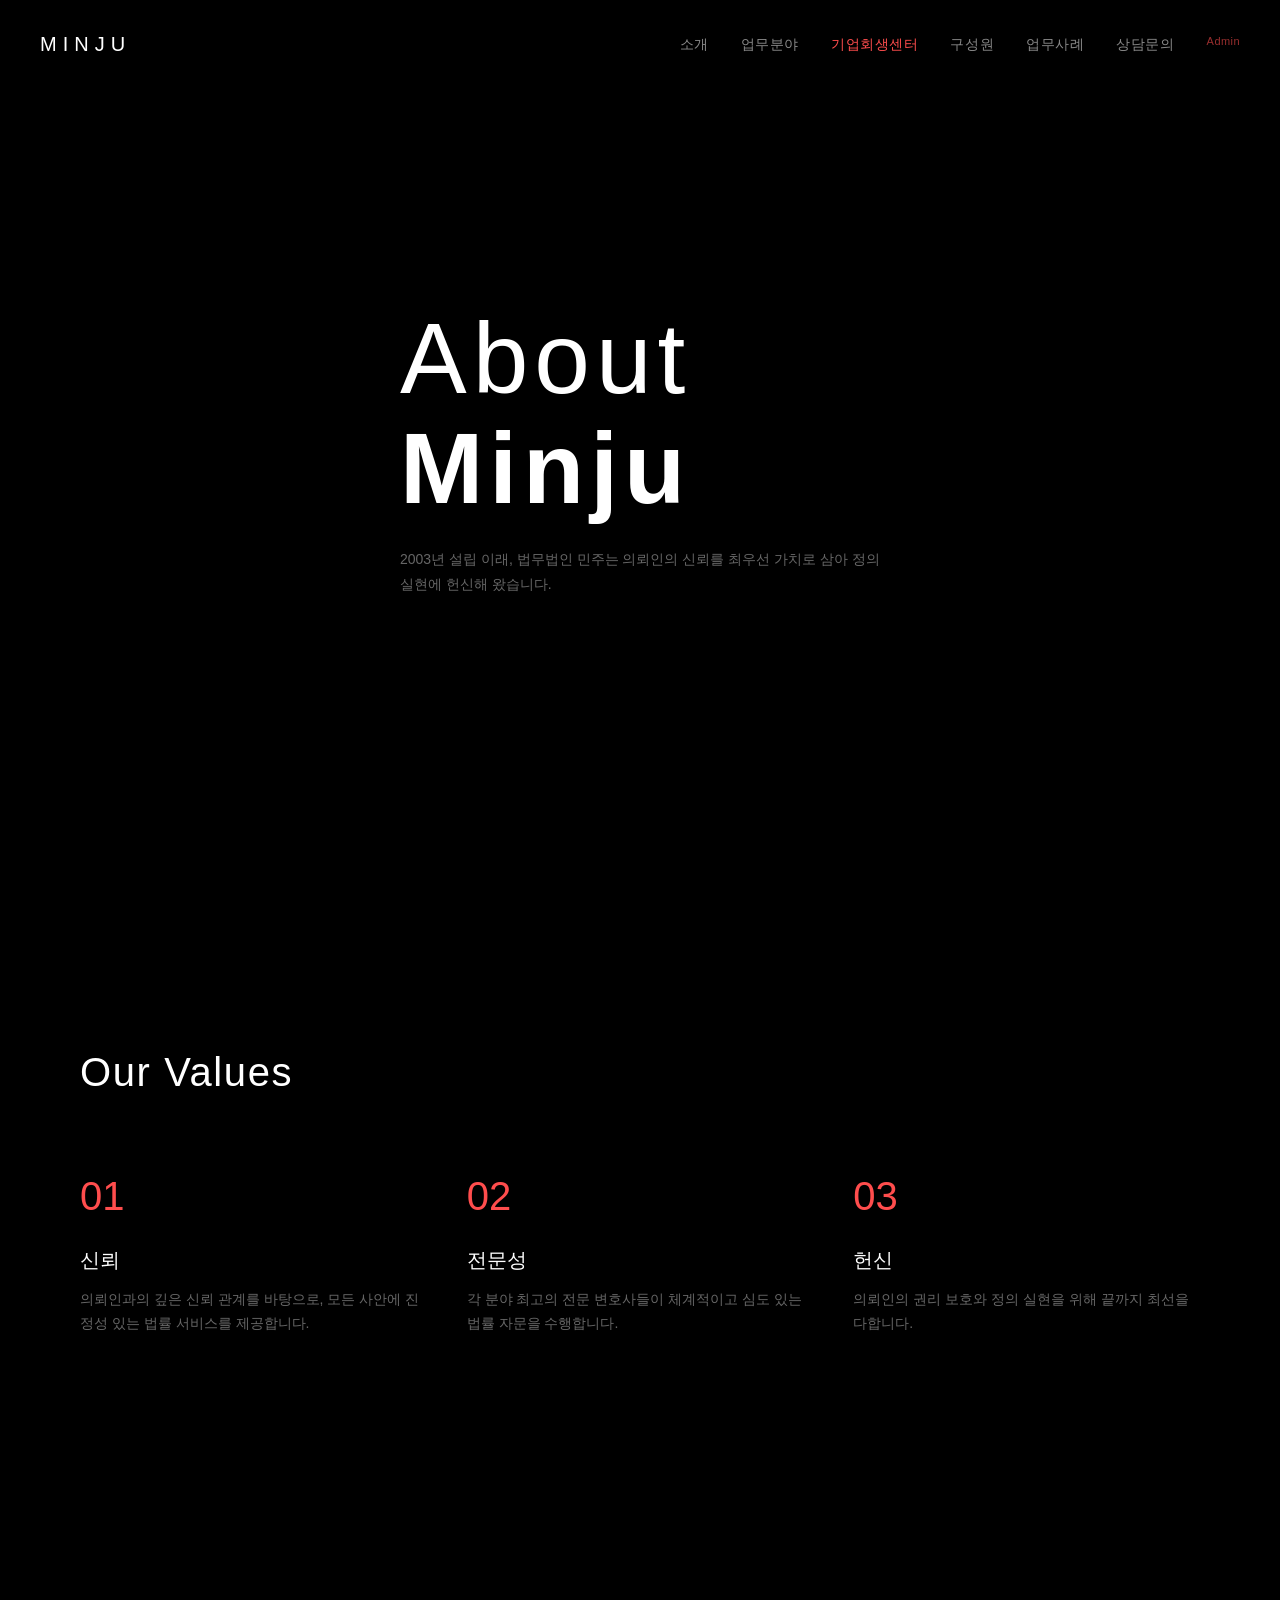
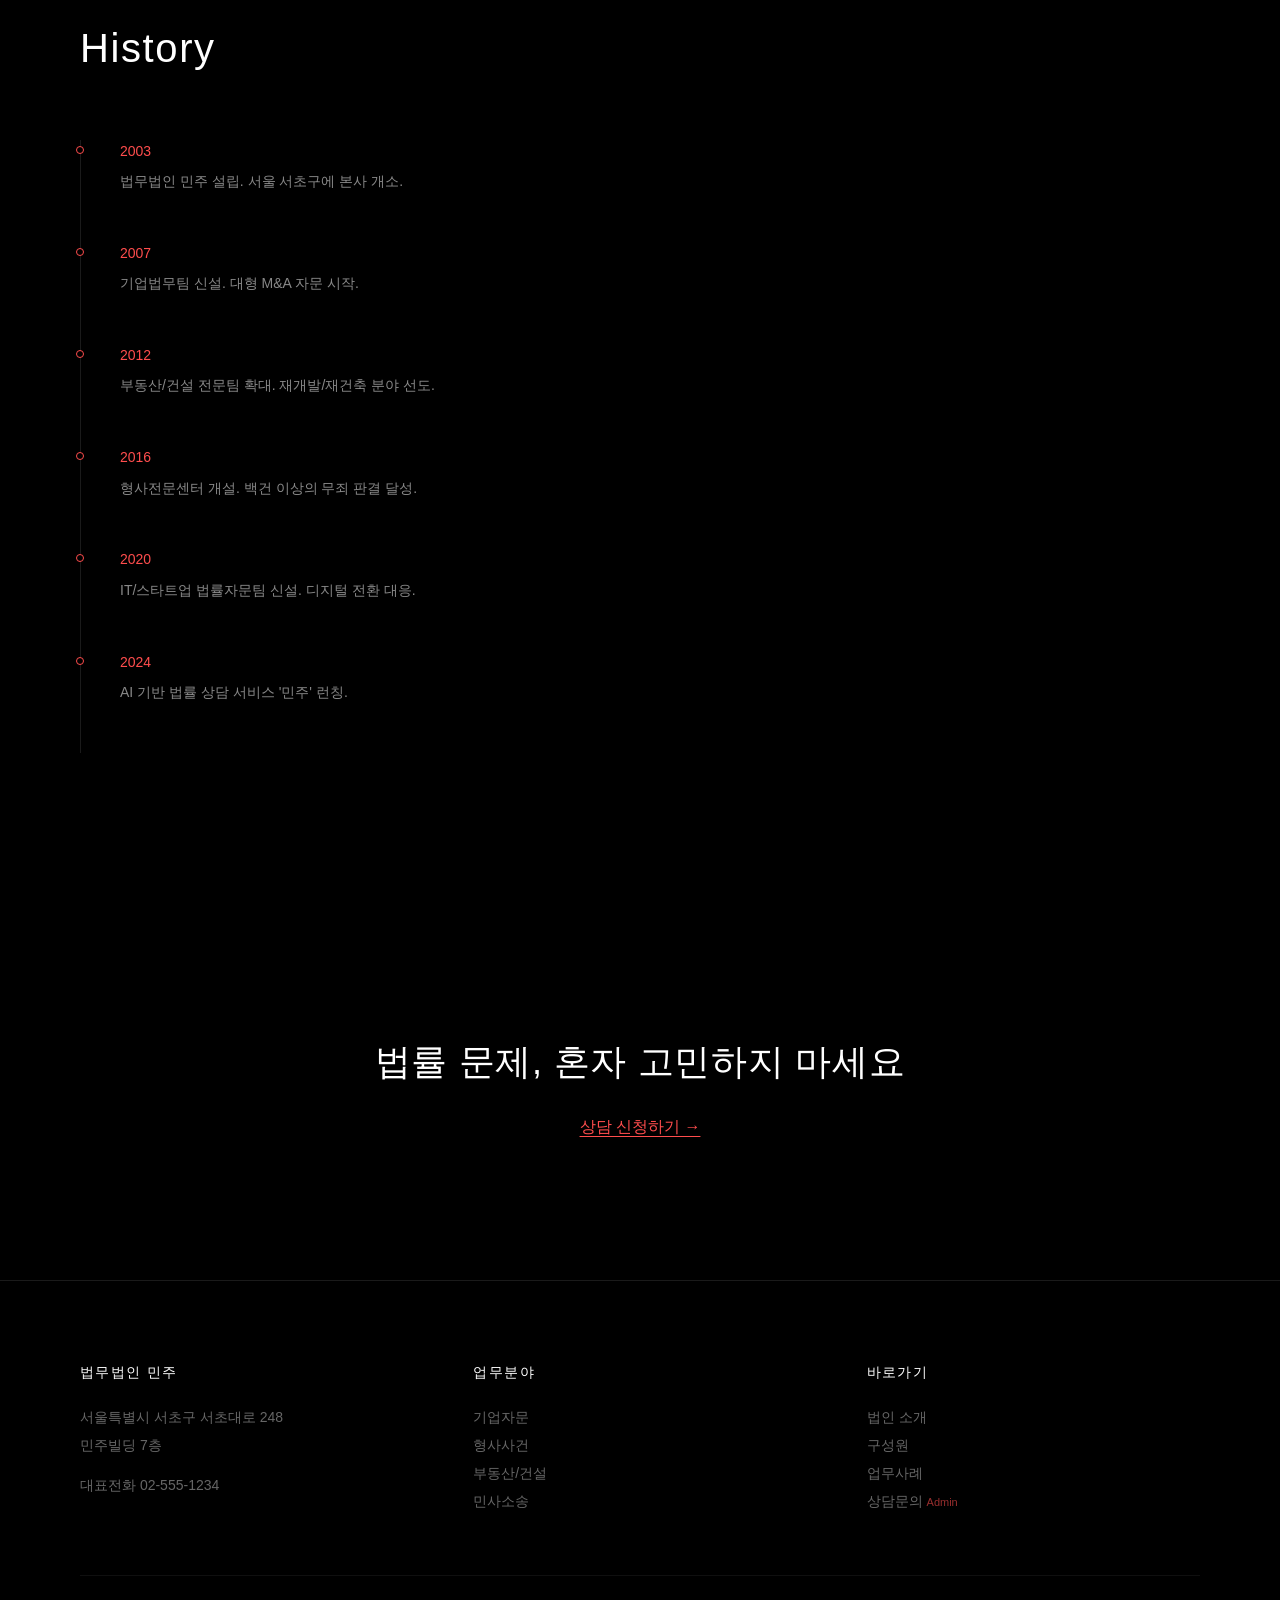
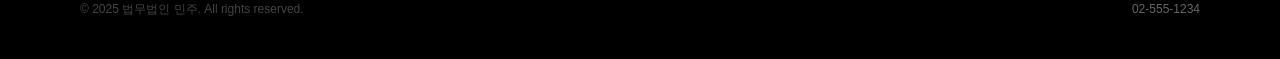
==== commit f53a2274: "v7.3 GNB에 Admin 링크 추가" ====
--- a/about.html
+++ b/about.html
@@ -19,6 +19,7 @@
     <a href="team.html">구성원</a>
     <a href="cases.html">업무사례</a>
     <a href="contact.html">상담문의</a>
+    <a href="admin.html" style="color:#ff4d4d;font-size:11px;opacity:0.6">Admin</a>
   </div>
   <button class="hamburger" id="hamburger" aria-label="메뉴">
     <span></span><span></span><span></span>
@@ -31,6 +32,7 @@
   <a href="team.html">구성원</a>
   <a href="cases.html">업무사례</a>
   <a href="contact.html">상담문의</a>
+    <a href="admin.html" style="color:#ff4d4d;font-size:11px;opacity:0.6">Admin</a>
 </div>
 
 <!-- HERO -->
@@ -129,7 +131,8 @@
           <li><a href="about.html">법인 소개</a></li>
           <li><a href="team.html">구성원</a></li>
           <li><a href="cases.html">업무사례</a></li>
-          <li><a href="contact.html">상담문의</a></li>
+          <li><a href="contact.html">상담문의</a>
+    <a href="admin.html" style="color:#ff4d4d;font-size:11px;opacity:0.6">Admin</a></li>
         </ul>
       </div>
     </div>
--- a/style.css
+++ b/style.css
@@ -208,7 +208,7 @@
 
 .index-hero h1,.index-hero p{word-break:keep-all;overflow-wrap:break-word}
 
-.js-loaded .reveal{opacity:0;transform:translateY(30px);transition:opacity 0.6s ease,transform 0.6s ease}
+.js-loaded .reveal{opacity:0;transform:translateY(20px);transition:opacity 0.5s ease,transform 0.5s ease}
 .js-loaded .reveal.visible{opacity:1;transform:translateY(0)}
 
 @media(max-width:768px){
